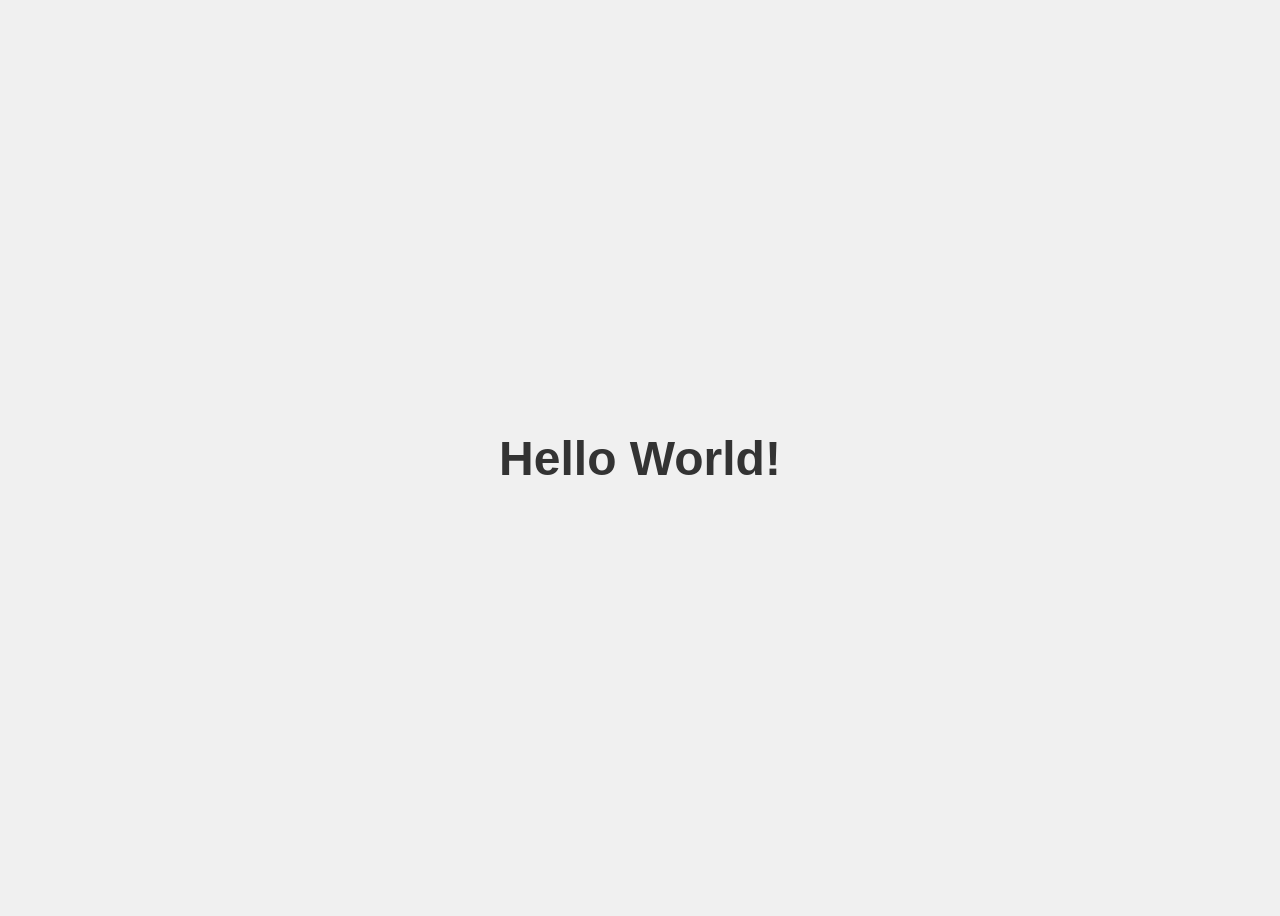
==== index.html @ 74b28753 "Criar arquivo principal index.html" ====
<!DOCTYPE html>
<html lang="pt-BR">

<head>
    <meta charset="UTF-8">
    <meta name="viewport" content="width=device-width, initial-scale=1.0">
    <title>Hello World</title>
    <style>
        body {
            display: flex;
            justify-content: center;
            align-items: center;
            height: 100vh;
            font-family: Arial, sans-serif;
            background-color: #f0f0f0;
        }

        h1 {
            color: #333;
            font-size: 3rem;
        }
    </style>
</head>

<body>
    <h1>Hello World!</h1>
</body>

</html>
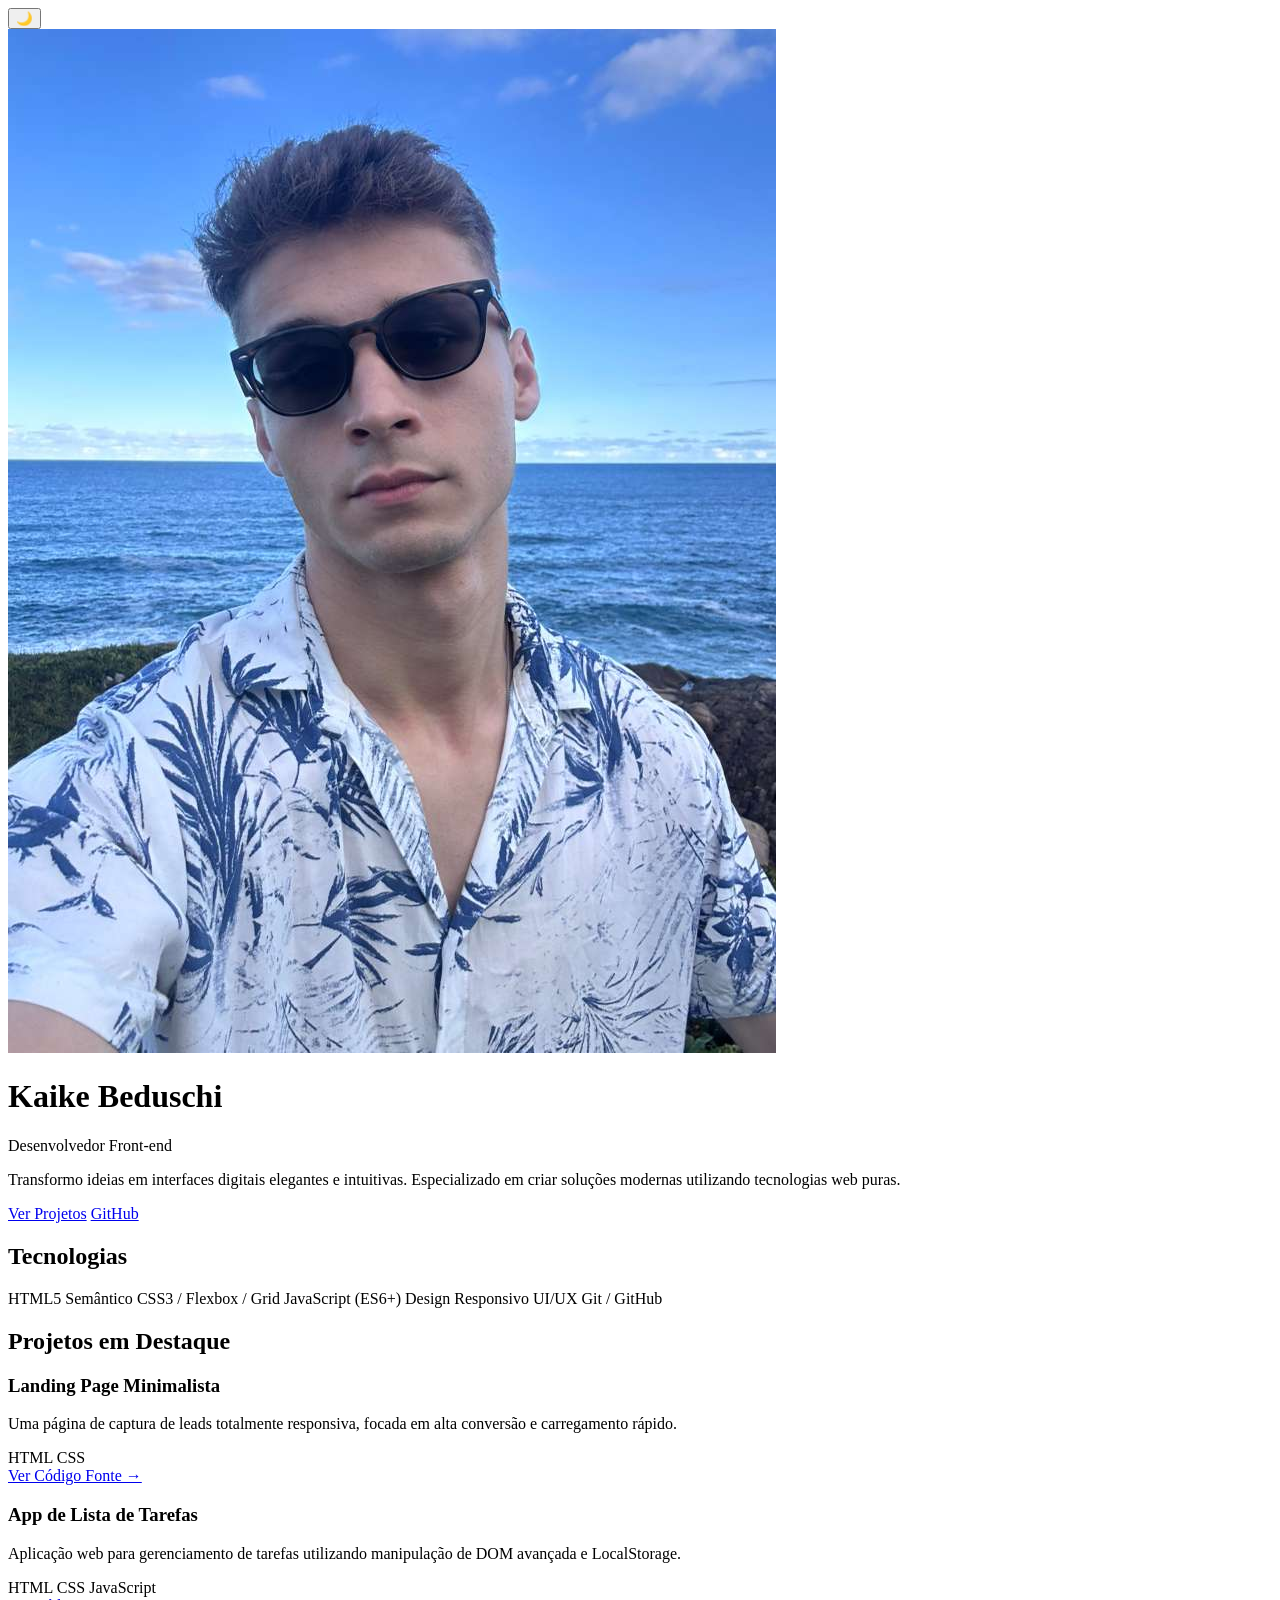
==== commit 8ac11900: "docs: atualiza textos da página inicial" ====
--- a/index.html
+++ b/index.html
@@ -1,29 +1,72 @@
 <!DOCTYPE html>
 <html lang="pt-BR">
-
 <head>
     <meta charset="UTF-8">
     <meta name="viewport" content="width=device-width, initial-scale=1.0">
-    <title>Hello World</title>
-    <style>
-        body {
-            display: flex;
-            justify-content: center;
-            align-items: center;
-            height: 100vh;
-            font-family: Arial, sans-serif;
-            background-color: #f0f0f0;
-        }
+    <title>Kaike Beduschi | Front-end Developer</title>
+    <link href="https://fonts.googleapis.com/css2?family=Inter:wght@300;400;600&display=swap" rel="stylesheet">
+    <link rel="stylesheet" href="style.css">
+</head>
+<body>
 
-        h1 {
-            color: #333;
-            font-size: 3rem;
-        }
-    </style>
-</head>
+    <div class="container">
+        <div class="theme-switch-wrapper">
+            <button id="theme-toggle" class="btn-theme" aria-label="Alternar tema">🌙</button>
+        </div>
 
-<body>
-    <h1>Hello World!</h1>
+        <header class="hero">
+            <img src="images/kaike.JPG" alt="Kaike Beduschi" class="profile-img">
+            <h1>Kaike Beduschi</h1>
+            <p class="subtitle">Desenvolvedor Front-end</p>
+            <p class="bio">Transformo ideias em interfaces digitais elegantes e intuitivas. Especializado em criar soluções modernas utilizando tecnologias web puras.</p>
+            
+            <div class="actions">
+                <a href="#projetos" class="btn btn-primary">Ver Projetos</a>
+                <a href="https://github.com/KaikeBeduTai-ao" target="_blank" class="btn btn-outline">GitHub</a>
+            </div>
+        </header>
+
+        <section id="habilidades">
+            <h2>Tecnologias</h2>
+            <div class="skills-grid">
+                <span class="skill-tag">HTML5 Semântico</span>
+                <span class="skill-tag">CSS3 / Flexbox / Grid</span>
+                <span class="skill-tag">JavaScript (ES6+)</span>
+                <span class="skill-tag">Design Responsivo</span>
+                <span class="skill-tag">UI/UX</span>
+                <span class="skill-tag">Git / GitHub</span>
+            </div>
+        </section>
+
+        <section id="projetos">
+            <h2>Projetos em Destaque</h2>
+            <div class="projects-grid">
+                
+                <article class="project-card">
+                    <h3>Landing Page Minimalista</h3>
+                    <p>Uma página de captura de leads totalmente responsiva, focada em alta conversão e carregamento rápido.</p>
+                    <div class="tech-stack">
+                        <span>HTML</span>
+                        <span>CSS</span>
+                    </div>
+                    <a href="#" class="project-link">Ver Código Fonte →</a>
+                </article>
+
+                <article class="project-card">
+                    <h3>App de Lista de Tarefas</h3>
+                    <p>Aplicação web para gerenciamento de tarefas utilizando manipulação de DOM avançada e LocalStorage.</p>
+                    <div class="tech-stack">
+                        <span>HTML</span>
+                        <span>CSS</span>
+                        <span>JavaScript</span>
+                    </div>
+                    <a href="#" class="project-link">Ver Código Fonte →</a>
+                </article>
+
+            </div>
+        </section>
+    </div>
+
+    <script src="script.js"></script>
 </body>
-
 </html>
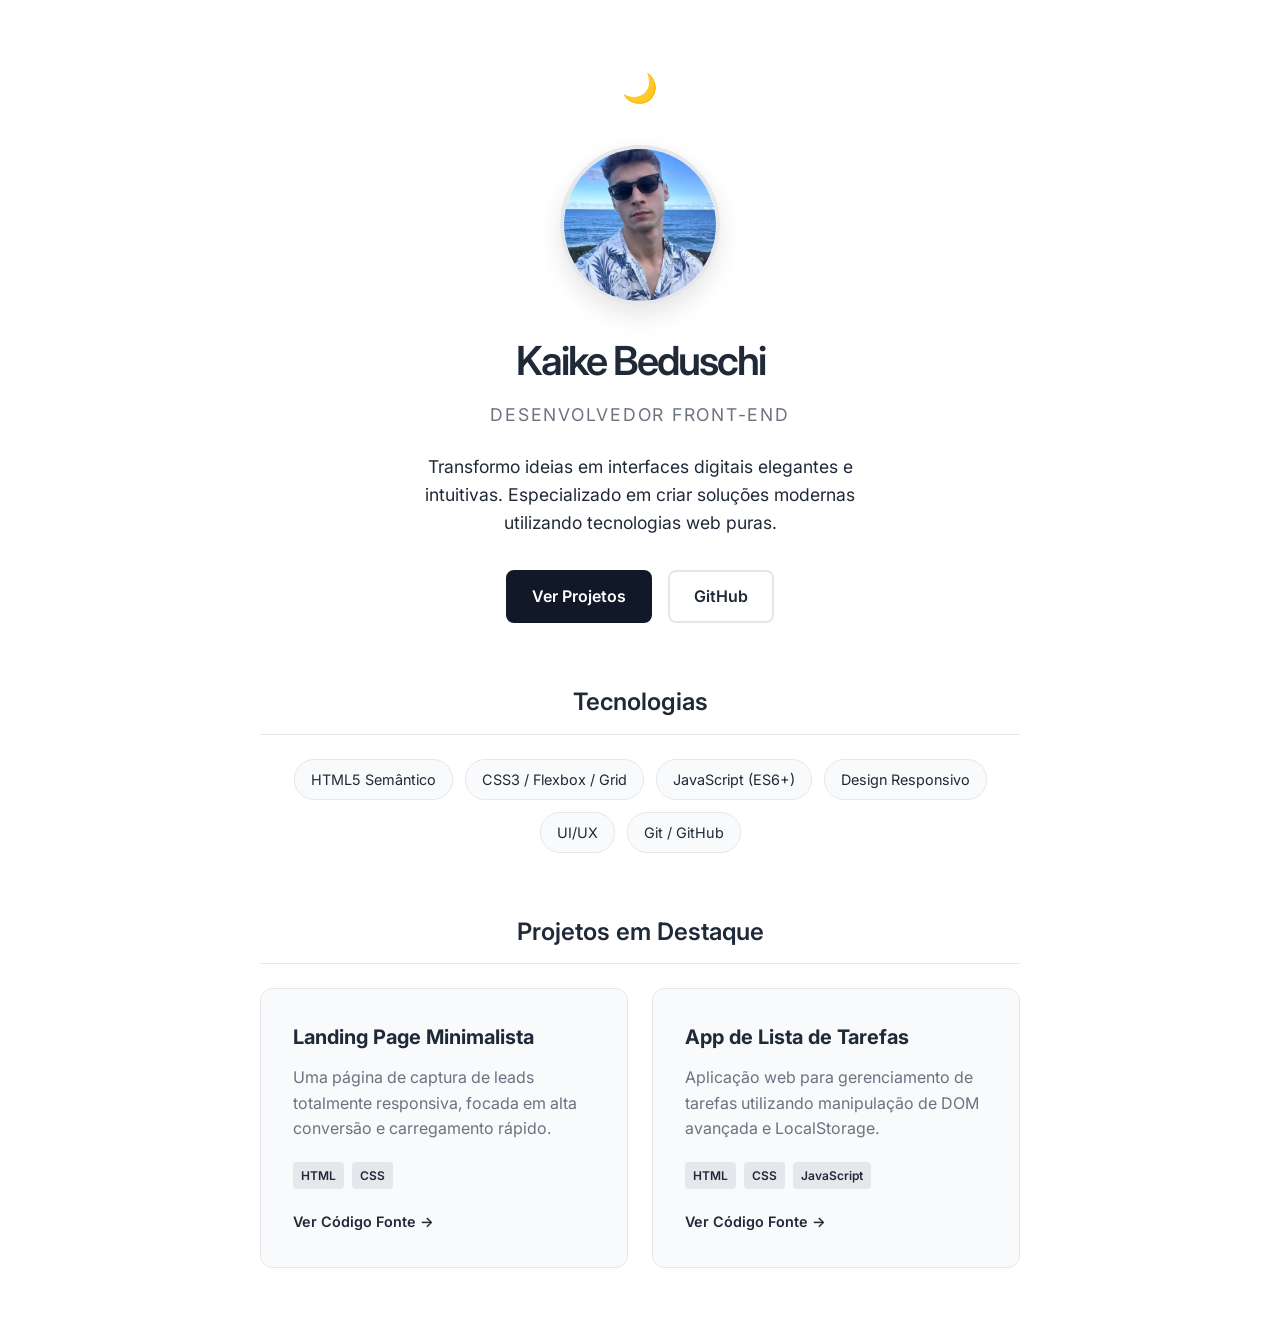
==== commit 1212e816: "fix: corrige importação de estilos CSS e scripts JS" ====
--- a/index.html
+++ b/index.html
@@ -5,7 +5,7 @@
     <meta name="viewport" content="width=device-width, initial-scale=1.0">
     <title>Kaike Beduschi | Front-end Developer</title>
     <link href="https://fonts.googleapis.com/css2?family=Inter:wght@300;400;600&display=swap" rel="stylesheet">
-    <link rel="stylesheet" href="style.css">
+    <link rel="stylesheet" href="css/style.css">
 </head>
 <body>
 
@@ -67,6 +67,6 @@
         </section>
     </div>
 
-    <script src="script.js"></script>
+    <script src="js/script.js"></script>
 </body>
 </html>
--- a/css/style.css
+++ b/css/style.css
@@ -0,0 +1,273 @@
+/* =========================================
+   VARIÁVEIS DE COR (CLARO E ESCURO)
+   ========================================= */
+:root {
+    --bg-color: #ffffff;
+    --text-main: #1f2937;
+    --text-muted: #6b7280;
+    --accent: #111827;
+    --accent-hover: #374151;
+    --border: #e5e7eb;
+    --card-bg: #f9fafb;
+    --btn-text: #ffffff;
+    --tag-bg: #e5e7eb;
+}
+
+/* Variáveis ativadas quando o body tem a classe dark-mode */
+body.dark-mode {
+    --bg-color: #111827;
+    --text-main: #f9fafb;
+    --text-muted: #9ca3af;
+    --accent: #ffffff;
+    --accent-hover: #f3f4f6;
+    --border: #374151;
+    --card-bg: #1f2937;
+    --btn-text: #111827;
+    --tag-bg: #374151;
+}
+
+* {
+    box-sizing: border-box;
+    margin: 0;
+    padding: 0;
+    font-family: 'Inter', sans-serif;
+}
+
+/* Centralização total e bonita na tela */
+body {
+    background-color: var(--bg-color);
+    color: var(--text-main);
+    line-height: 1.6;
+    display: flex;
+    justify-content: center;
+    align-items: center; /* Centraliza verticalmente */
+    min-height: 100vh; /* Ocupa 100% da altura da tela */
+    -webkit-font-smoothing: antialiased;
+    transition: background-color 0.4s ease, color 0.4s ease; /* Transição suave de tema */
+}
+
+.container {
+    max-width: 800px;
+    width: 100%;
+    padding: 60px 20px;
+    display: flex;
+    flex-direction: column;
+    gap: 60px;
+}
+
+/* =========================================
+   BOTÃO DE TEMA
+   ========================================= */
+.theme-switch-wrapper {
+    display: flex;
+    justify-content: center;
+    margin-bottom: -30px;
+}
+
+.btn-theme {
+    background: transparent;
+    border: none;
+    font-size: 1.8rem;
+    cursor: pointer;
+    transition: transform 0.3s ease;
+    padding: 10px;
+}
+
+.btn-theme:hover {
+    transform: scale(1.15) rotate(10deg);
+}
+
+/* =========================================
+   CABEÇALHO / HERO SECTION
+   ========================================= */
+.hero {
+    text-align: center;
+    display: flex;
+    flex-direction: column;
+    align-items: center;
+    animation: fadeIn 1s ease-in-out;
+}
+
+.profile-img {
+    width: 160px;
+    height: 160px;
+    border-radius: 50%;
+    object-fit: cover;
+    margin-bottom: 24px;
+    border: 4px solid var(--border);
+    box-shadow: 0 10px 25px rgba(0,0,0,0.1);
+    transition: border-color 0.4s ease;
+}
+
+h1 {
+    font-size: 2.5rem;
+    font-weight: 600;
+    letter-spacing: -0.05em;
+    margin-bottom: 8px;
+}
+
+.subtitle {
+    font-size: 1.1rem;
+    color: var(--text-muted);
+    font-weight: 400;
+    margin-bottom: 24px;
+    text-transform: uppercase;
+    letter-spacing: 0.1em;
+}
+
+.bio {
+    max-width: 500px;
+    margin-bottom: 32px;
+    font-size: 1.1rem;
+}
+
+.actions {
+    display: flex;
+    gap: 16px;
+    justify-content: center;
+}
+
+.btn {
+    padding: 12px 24px;
+    border-radius: 8px;
+    text-decoration: none;
+    font-weight: 600;
+    transition: all 0.2s ease;
+}
+
+.btn-primary {
+    background-color: var(--accent);
+    color: var(--btn-text);
+    border: 2px solid var(--accent);
+}
+
+.btn-primary:hover {
+    background-color: var(--accent-hover);
+    border-color: var(--accent-hover);
+    transform: translateY(-2px);
+}
+
+.btn-outline {
+    background-color: transparent;
+    color: var(--text-main);
+    border: 2px solid var(--border);
+}
+
+.btn-outline:hover {
+    border-color: var(--text-main);
+}
+
+/* =========================================
+   SEÇÕES (HABILIDADES E PROJETOS)
+   ========================================= */
+section {
+    display: flex;
+    flex-direction: column;
+    align-items: center; /* Mantém o conteúdo das seções centralizado */
+    text-align: center;
+}
+
+section h2 {
+    font-size: 1.5rem;
+    margin-bottom: 24px;
+    font-weight: 600;
+    border-bottom: 1px solid var(--border);
+    padding-bottom: 12px;
+    width: 100%;
+}
+
+.skills-grid {
+    display: flex;
+    flex-wrap: wrap;
+    gap: 12px;
+    justify-content: center;
+}
+
+.skill-tag {
+    padding: 8px 16px;
+    background-color: var(--card-bg);
+    border: 1px solid var(--border);
+    border-radius: 20px;
+    font-size: 0.9rem;
+    color: var(--text-main);
+    transition: all 0.2s ease;
+}
+
+.skill-tag:hover {
+    background-color: var(--text-main);
+    color: var(--btn-text);
+}
+
+.projects-grid {
+    display: grid;
+    grid-template-columns: 1fr;
+    gap: 24px;
+    width: 100%;
+    text-align: left; /* Mantém o texto do card alinhado à esquerda para leitura */
+}
+
+.project-card {
+    background-color: var(--card-bg);
+    border: 1px solid var(--border);
+    padding: 32px;
+    border-radius: 12px;
+    transition: all 0.3s ease;
+}
+
+.project-card:hover {
+    transform: translateY(-4px);
+    box-shadow: 0 12px 24px rgba(0,0,0,0.1);
+    border-color: var(--text-muted);
+}
+
+.project-card h3 {
+    font-size: 1.25rem;
+    margin-bottom: 12px;
+}
+
+.project-card p {
+    color: var(--text-muted);
+    margin-bottom: 20px;
+}
+
+.tech-stack {
+    display: flex;
+    gap: 8px;
+    margin-bottom: 20px;
+}
+
+.tech-stack span {
+    font-size: 0.75rem;
+    font-weight: 600;
+    background-color: var(--tag-bg);
+    padding: 4px 8px;
+    border-radius: 4px;
+    color: var(--text-main);
+}
+
+.project-link {
+    text-decoration: none;
+    color: var(--text-main);
+    font-weight: 600;
+    font-size: 0.9rem;
+    display: inline-flex;
+    align-items: center;
+    gap: 4px;
+}
+
+.project-link:hover {
+    text-decoration: underline;
+}
+
+/* Animação suave ao carregar a página */
+@keyframes fadeIn {
+    from { opacity: 0; transform: translateY(20px); }
+    to { opacity: 1; transform: translateY(0); }
+}
+
+/* Responsividade para celulares e telas maiores */
+@media (min-width: 600px) {
+    .projects-grid {
+        grid-template-columns: 1fr 1fr;
+    }
+}
